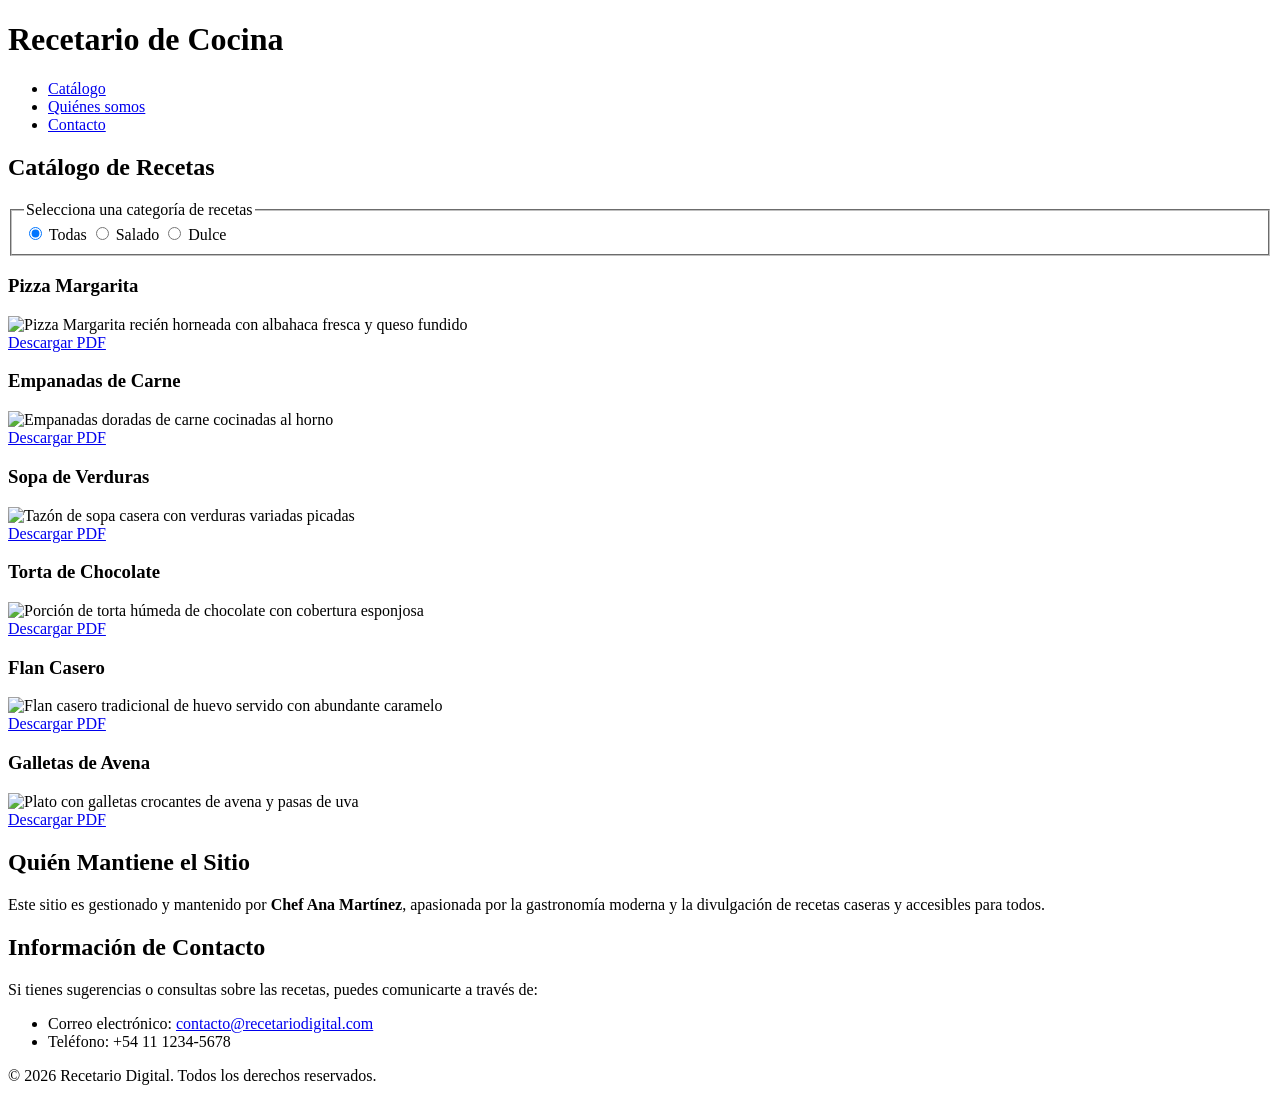
==== sitioGemini/index.html @ 0e3d198e "Agregados sitios de ChatGPT y Gemini" ====
<!DOCTYPE html>
<html lang="es">
<head>
  <meta charset="UTF-8">
  <meta name="viewport" content="width=device-width, initial-scale=1.0">
  <meta name="description" content="Recetario digital de cocina con deliciosas recetas saladas y dulces.">
  <title>Recetario Digital</title>
  <link rel="stylesheet" href="estilosIA.css">
</head>
<body>

  <!-- Encabezado y Navegación Principal -->
  <header class="header">
    <div class="logo">
      <h1>Recetario de Cocina</h1>
    </div>
    <nav aria-label="Navegación principal">
      <ul class="nav-links">
        <li><a href="#catalogo">Catálogo</a></li>
        <li><a href="#autor">Quiénes somos</a></li>
        <li><a href="#contacto">Contacto</a></li>
      </ul>
    </nav>
  </header>

  <main class="contenedor-principal">

    <!-- Sección del Catálogo de Recetas -->
    <section id="catalogo" class="seccion-catalogo" aria-labelledby="titulo-catalogo">
      <h2 id="titulo-catalogo">Catálogo de Recetas</h2>

      <!-- Sistema de Filtros (Solo HTML/CSS con Radio Buttons) -->
      <fieldset class="filtro-categorias">
        <legend class="sr-only">Selecciona una categoría de recetas</legend>
        
        <input type="radio" id="cat-todas" name="categoria" value="todas" checked>
        <label for="cat-todas">Todas</label>

        <input type="radio" id="cat-salado" name="categoria" value="salado">
        <label for="cat-salado">Salado</label>

        <input type="radio" id="cat-dulce" name="categoria" value="dulce">
        <label for="cat-dulce">Dulce</label>
      </fieldset>

      <!-- Grilla de Recetas -->
      <div class="grid-recetas">

        <!-- ===== CATEGORÍA: SALADO ===== -->
        <article class="tarjeta-receta salado">
          <h3>Pizza Margarita</h3>
          <div class="imagen-contenedor">
            <img src="imágenes/receta1.png" alt="Pizza Margarita recién horneada con albahaca fresca y queso fundido">
          </div>
          <a href="recetarios/receta1.pdf" class="btn-descarga" download aria-label="Descargar PDF de receta Pizza Margarita">
            Descargar PDF
          </a>
        </article>

        <article class="tarjeta-receta salado">
          <h3>Empanadas de Carne</h3>
          <div class="imagen-contenedor">
            <img src="imágenes/receta2.png" alt="Empanadas doradas de carne cocinadas al horno">
          </div>
          <a href="recetarios/receta2.pdf" class="btn-descarga" download aria-label="Descargar PDF de receta Empanadas de Carne">
            Descargar PDF
          </a>
        </article>

        <article class="tarjeta-receta salado">
          <h3>Sopa de Verduras</h3>
          <div class="imagen-contenedor">
            <img src="imágenes/receta3.png" alt="Tazón de sopa casera con verduras variadas picadas">
          </div>
          <a href="recetarios/receta3.pdf" class="btn-descarga" download aria-label="Descargar PDF de receta Sopa de Verduras">
            Descargar PDF
          </a>
        </article>


        <!-- ===== CATEGORÍA: DULCE ===== -->
        <article class="tarjeta-receta dulce">
          <h3>Torta de Chocolate</h3>
          <div class="imagen-contenedor">
            <img src="imágenes/receta4.png" alt="Porción de torta húmeda de chocolate con cobertura esponjosa">
          </div>
          <a href="recetarios/receta4.pdf" class="btn-descarga" download aria-label="Descargar PDF de receta Torta de Chocolate">
            Descargar PDF
          </a>
        </article>

        <article class="tarjeta-receta dulce">
          <h3>Flan Casero</h3>
          <div class="imagen-contenedor">
            <img src="imágenes/receta5.png" alt="Flan casero tradicional de huevo servido con abundante caramelo">
          </div>
          <a href="recetarios/receta5.pdf" class="btn-descarga" download aria-label="Descargar PDF de receta Flan Casero">
            Descargar PDF
          </a>
        </article>

        <article class="tarjeta-receta dulce">
          <h3>Galletas de Avena</h3>
          <div class="imagen-contenedor">
            <img src="imágenes/receta6.png" alt="Plato con galletas crocantes de avena y pasas de uva">
          </div>
          <a href="recetarios/receta6.pdf" class="btn-descarga" download aria-label="Descargar PDF de receta Galletas de Avena">
            Descargar PDF
          </a>
        </article>

      </div>
    </section>

    <!-- Información del Mantenedor -->
    <section id="autor" class="seccion-info" aria-labelledby="titulo-autor">
      <h2 id="titulo-autor">Quién Mantiene el Sitio</h2>
      <p>Este sitio es gestionado y mantenido por <strong>Chef Ana Martínez</strong>, apasionada por la gastronomía moderna y la divulgación de recetas caseras y accesibles para todos.</p>
    </section>

    <!-- Información de Contacto -->
    <section id="contacto" class="seccion-info" aria-labelledby="titulo-contacto">
      <h2 id="titulo-contacto">Información de Contacto</h2>
      <p>Si tienes sugerencias o consultas sobre las recetas, puedes comunicarte a través de:</p>
      <ul>
        <li>Correo electrónico: <a href="mailto:contacto@recetariodigital.com">contacto@recetariodigital.com</a></li>
        <li>Teléfono: +54 11 1234-5678</li>
      </ul>
    </section>

  </main>

  <!-- Pie de página -->
  <footer class="footer">
    <p>&copy; 2026 Recetario Digital. Todos los derechos reservados.</p>
  </footer>

</body>
</html>
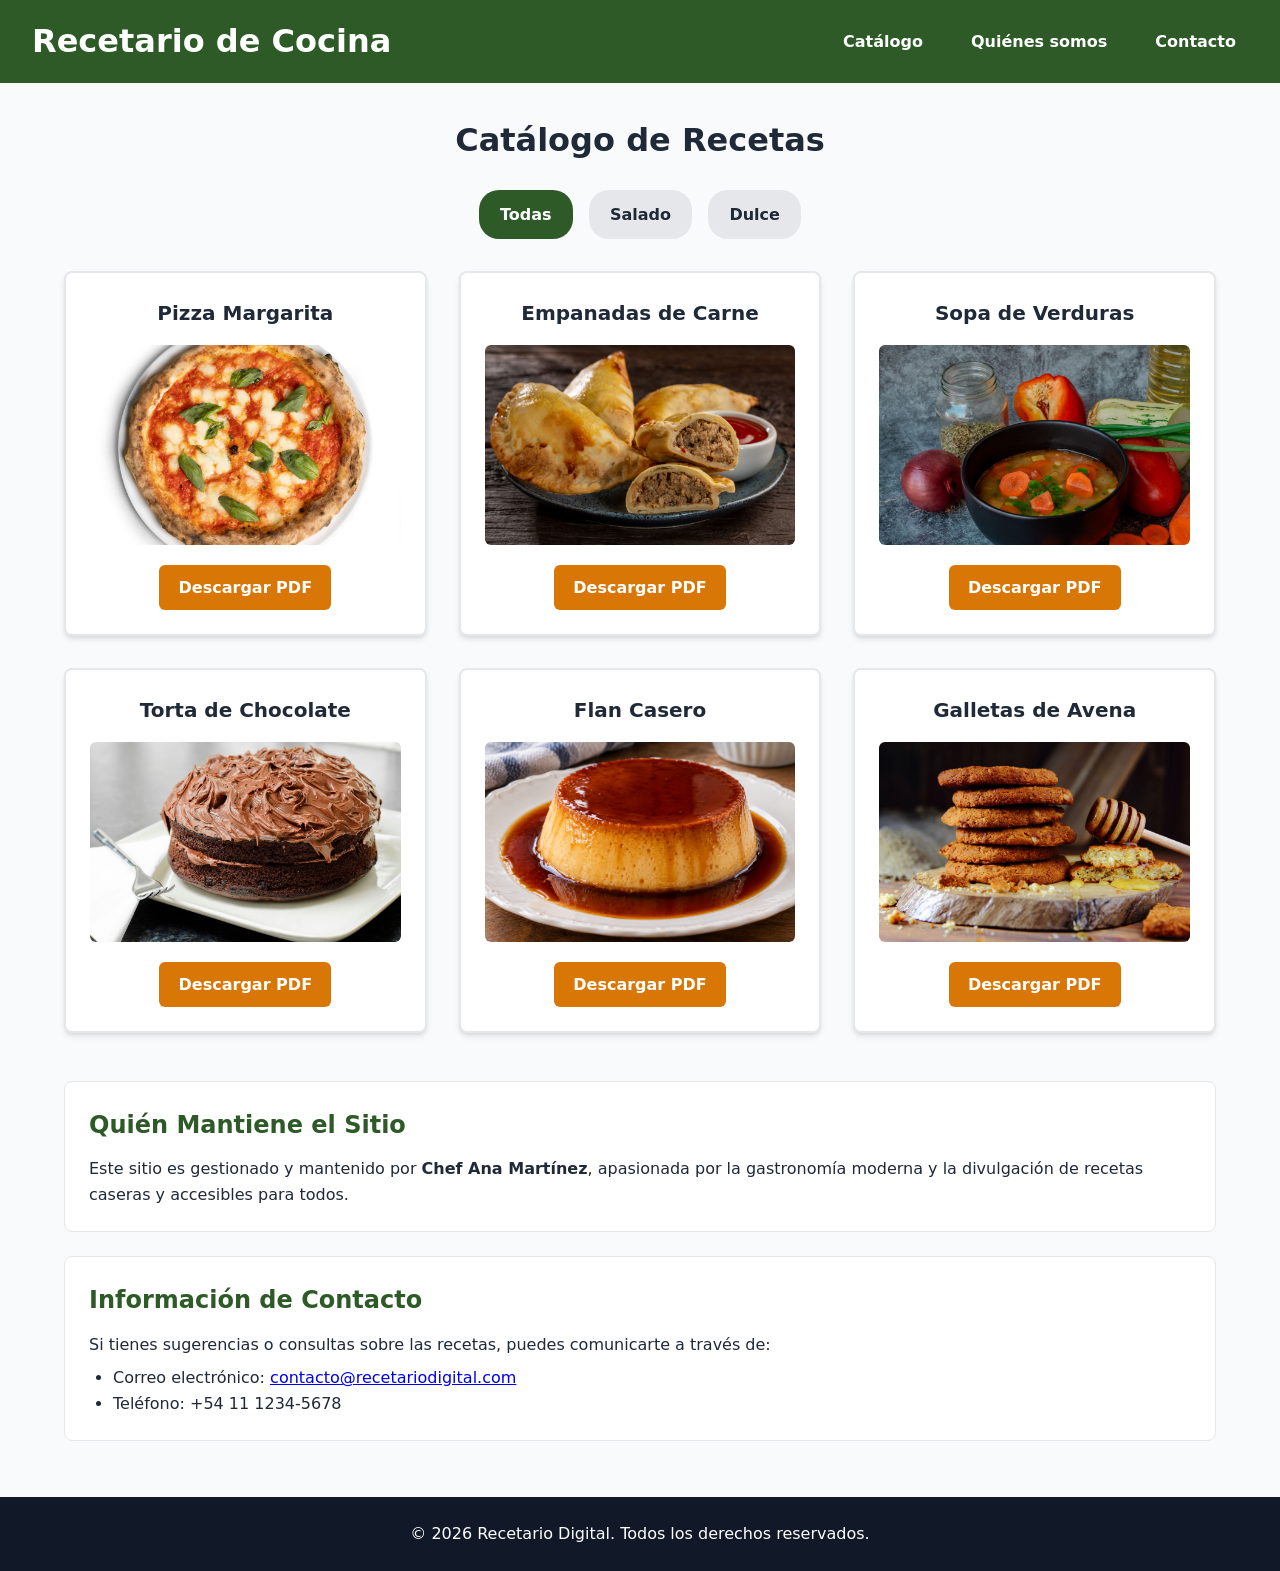
==== commit 38660b7e: "Estructura inicial" ====
--- a/sitioGemini/index.html
+++ b/sitioGemini/index.html
@@ -29,19 +29,17 @@
     <section id="catalogo" class="seccion-catalogo" aria-labelledby="titulo-catalogo">
       <h2 id="titulo-catalogo">Catálogo de Recetas</h2>
 
-      <!-- Sistema de Filtros (Solo HTML/CSS con Radio Buttons) -->
-      <fieldset class="filtro-categorias">
-        <legend class="sr-only">Selecciona una categoría de recetas</legend>
-        
-        <input type="radio" id="cat-todas" name="categoria" value="todas" checked>
+      <!-- Radio buttons en el mismo nivel jerárquico que la grilla -->
+      <input type="radio" id="cat-todas" name="categoria" value="todas" checked class="radio-filtro">
+      <input type="radio" id="cat-salado" name="categoria" value="salado" class="radio-filtro">
+      <input type="radio" id="cat-dulce" name="categoria" value="dulce" class="radio-filtro">
+
+      <!-- Botones visuales asociados a los radio buttons -->
+      <div class="filtro-categorias" role="radiogroup" aria-label="Filtro por categoría">
         <label for="cat-todas">Todas</label>
-
-        <input type="radio" id="cat-salado" name="categoria" value="salado">
         <label for="cat-salado">Salado</label>
-
-        <input type="radio" id="cat-dulce" name="categoria" value="dulce">
         <label for="cat-dulce">Dulce</label>
-      </fieldset>
+      </div>
 
       <!-- Grilla de Recetas -->
       <div class="grid-recetas">
@@ -76,7 +74,6 @@
             Descargar PDF
           </a>
         </article>
-
 
         <!-- ===== CATEGORÍA: DULCE ===== -->
         <article class="tarjeta-receta dulce">
--- a/sitioGemini/estilosIA.css
+++ b/sitioGemini/estilosIA.css
@@ -0,0 +1,256 @@
+/* ==========================================================================
+   1. RESET Y VARIABLES GLOBALES
+   ========================================================================== */
+:root {
+  --color-principal: #2d5a27;
+  --color-principal-hover: #1e3d1a;
+  --color-secundario: #d97706;
+  --color-fondo: #f9fafb;
+  --color-tarjeta: #ffffff;
+  --color-texto: #1f2937;
+  --color-borde: #e5e7eb;
+  
+  --fuente-base: system-ui, -apple-system, BlinkMacSystemFont, 'Segoe UI', Roboto, Oxygen, Ubuntu, Cantarell, sans-serif;
+  --sombra: 0 4px 6px -1px rgba(0, 0, 0, 0.1), 0 2px 4px -1px rgba(0, 0, 0, 0.06);
+  --transicion: all 0.3s ease;
+}
+
+* {
+  box-sizing: border-box;
+  margin: 0;
+  padding: 0;
+}
+
+body {
+  font-family: var(--fuente-base);
+  background-color: var(--color-fondo);
+  color: var(--color-texto);
+  line-height: 1.6;
+  display: flex;
+  flex-direction: column;
+  min-height: 100vh;
+}
+
+/* ==========================================================================
+   2. HEADER Y NAVEGACIÓN
+   ========================================================================== */
+.header {
+  background-color: var(--color-principal);
+  color: white;
+  padding: 1rem 2rem;
+  display: flex;
+  flex-wrap: wrap;
+  justify-content: space-between;
+  align-items: center;
+  gap: 1rem;
+}
+
+.nav-links {
+  display: flex;
+  list-style: none;
+  gap: 1.5rem;
+}
+
+.nav-links a {
+  color: white;
+  text-decoration: none;
+  font-weight: 600;
+  padding: 0.5rem 0.75rem;
+  border-radius: 4px;
+  transition: var(--transicion);
+}
+
+.nav-links a:hover,
+.nav-links a:focus-visible {
+  background-color: var(--color-principal-hover);
+  outline: 2px solid white;
+}
+
+/* ==========================================================================
+   3. ESTRUCTURA PRINCIPAL Y FILTRADO POR CATEGORÍAS (HTML/CSS)
+   ========================================================================== */
+.contenedor-principal {
+  width: 90%;
+  max-width: 1200px;
+  margin: 2rem auto;
+  flex: 1;
+}
+
+.seccion-catalogo {
+  margin-bottom: 3rem;
+}
+
+.seccion-catalogo h2 {
+  text-align: center;
+  margin-bottom: 1.5rem;
+  font-size: 2rem;
+}
+
+/* Ocultar los radio buttons reales pero dejarlos funcionales */
+.radio-filtro {
+  position: absolute;
+  opacity: 0;
+  pointer-events: none;
+}
+
+/* Contenedor de botones visuales (labels) */
+.filtro-categorias {
+  display: flex;
+  justify-content: center;
+  gap: 1rem;
+  margin-bottom: 2rem;
+}
+
+.filtro-categorias label {
+  padding: 0.6rem 1.2rem;
+  background-color: #e5e7eb;
+  border: 2px solid transparent;
+  border-radius: 20px;
+  cursor: pointer;
+  font-weight: 600;
+  transition: var(--transicion);
+}
+
+.filtro-categorias label:hover {
+  background-color: #d1d5db;
+}
+
+/* Estado seleccionado de los botones */
+#cat-todas:checked ~ .filtro-categorias label[for="cat-todas"],
+#cat-salado:checked ~ .filtro-categorias label[for="cat-salado"],
+#cat-dulce:checked ~ .filtro-categorias label[for="cat-dulce"] {
+  background-color: var(--color-principal);
+  color: white;
+}
+
+/* Foco accesible al navegar con teclado */
+.radio-filtro:focus-visible ~ .filtro-categorias label {
+  outline: 3px solid var(--color-secundario);
+}
+
+/* LÓGICA DE FILTRADO CON CSS */
+#cat-salado:checked ~ .grid-recetas .dulce {
+  display: none !important;
+}
+
+#cat-dulce:checked ~ .grid-recetas .salado {
+  display: none !important;
+}
+
+/* ==========================================================================
+   4. TARJETAS DE RECETAS
+   ========================================================================== */
+.grid-recetas {
+  display: grid;
+  grid-template-columns: repeat(auto-fill, minmax(280px, 1fr));
+  gap: 2rem;
+}
+
+.tarjeta-receta {
+  background-color: var(--color-tarjeta);
+  border: 2px solid var(--color-borde);
+  border-radius: 8px;
+  padding: 1.5rem;
+  box-shadow: var(--sombra);
+  display: flex;
+  flex-direction: column;
+  justify-content: space-between;
+  align-items: center;
+  text-align: center;
+  transition: var(--transicion);
+}
+
+.tarjeta-receta:hover {
+  transform: translateY(-4px);
+  border-color: var(--color-principal);
+}
+
+.tarjeta-receta h3 {
+  font-size: 1.25rem;
+  margin-bottom: 1rem;
+  color: var(--color-texto);
+}
+
+.imagen-contenedor {
+  width: 100%;
+  height: 200px;
+  overflow: hidden;
+  border-radius: 6px;
+  margin-bottom: 1.25rem;
+  background-color: #f3f4f6;
+}
+
+.imagen-contenedor img {
+  width: 100%;
+  height: 100%;
+  object-fit: cover;
+}
+
+.btn-descarga {
+  display: inline-block;
+  background-color: var(--color-secundario);
+  color: white;
+  text-decoration: none;
+  padding: 0.6rem 1.2rem;
+  border-radius: 6px;
+  font-weight: 600;
+  transition: var(--transicion);
+}
+
+.btn-descarga:hover {
+  background-color: #b45309;
+}
+
+.btn-descarga:focus-visible {
+  outline: 3px solid var(--color-principal);
+  outline-offset: 2px;
+}
+
+/* ==========================================================================
+   5. SECCIONES SECUNDARIAS Y FOOTER
+   ========================================================================== */
+.seccion-info {
+  background-color: white;
+  border: 1px solid var(--color-borde);
+  border-radius: 8px;
+  padding: 1.5rem;
+  margin-bottom: 1.5rem;
+}
+
+.seccion-info h2 {
+  margin-bottom: 0.75rem;
+  color: var(--color-principal);
+}
+
+.seccion-info ul {
+  margin-left: 1.5rem;
+  margin-top: 0.5rem;
+}
+
+.footer {
+  background-color: #111827;
+  color: white;
+  text-align: center;
+  padding: 1.5rem;
+  margin-top: auto;
+}
+
+/* ==========================================================================
+   6. RESPONSIVIDAD
+   ========================================================================== */
+@media (max-width: 600px) {
+  .header {
+    flex-direction: column;
+    text-align: center;
+  }
+
+  .nav-links {
+    flex-direction: column;
+    gap: 0.5rem;
+    width: 100%;
+  }
+
+  .filtro-categorias {
+    flex-wrap: wrap;
+  }
+}
